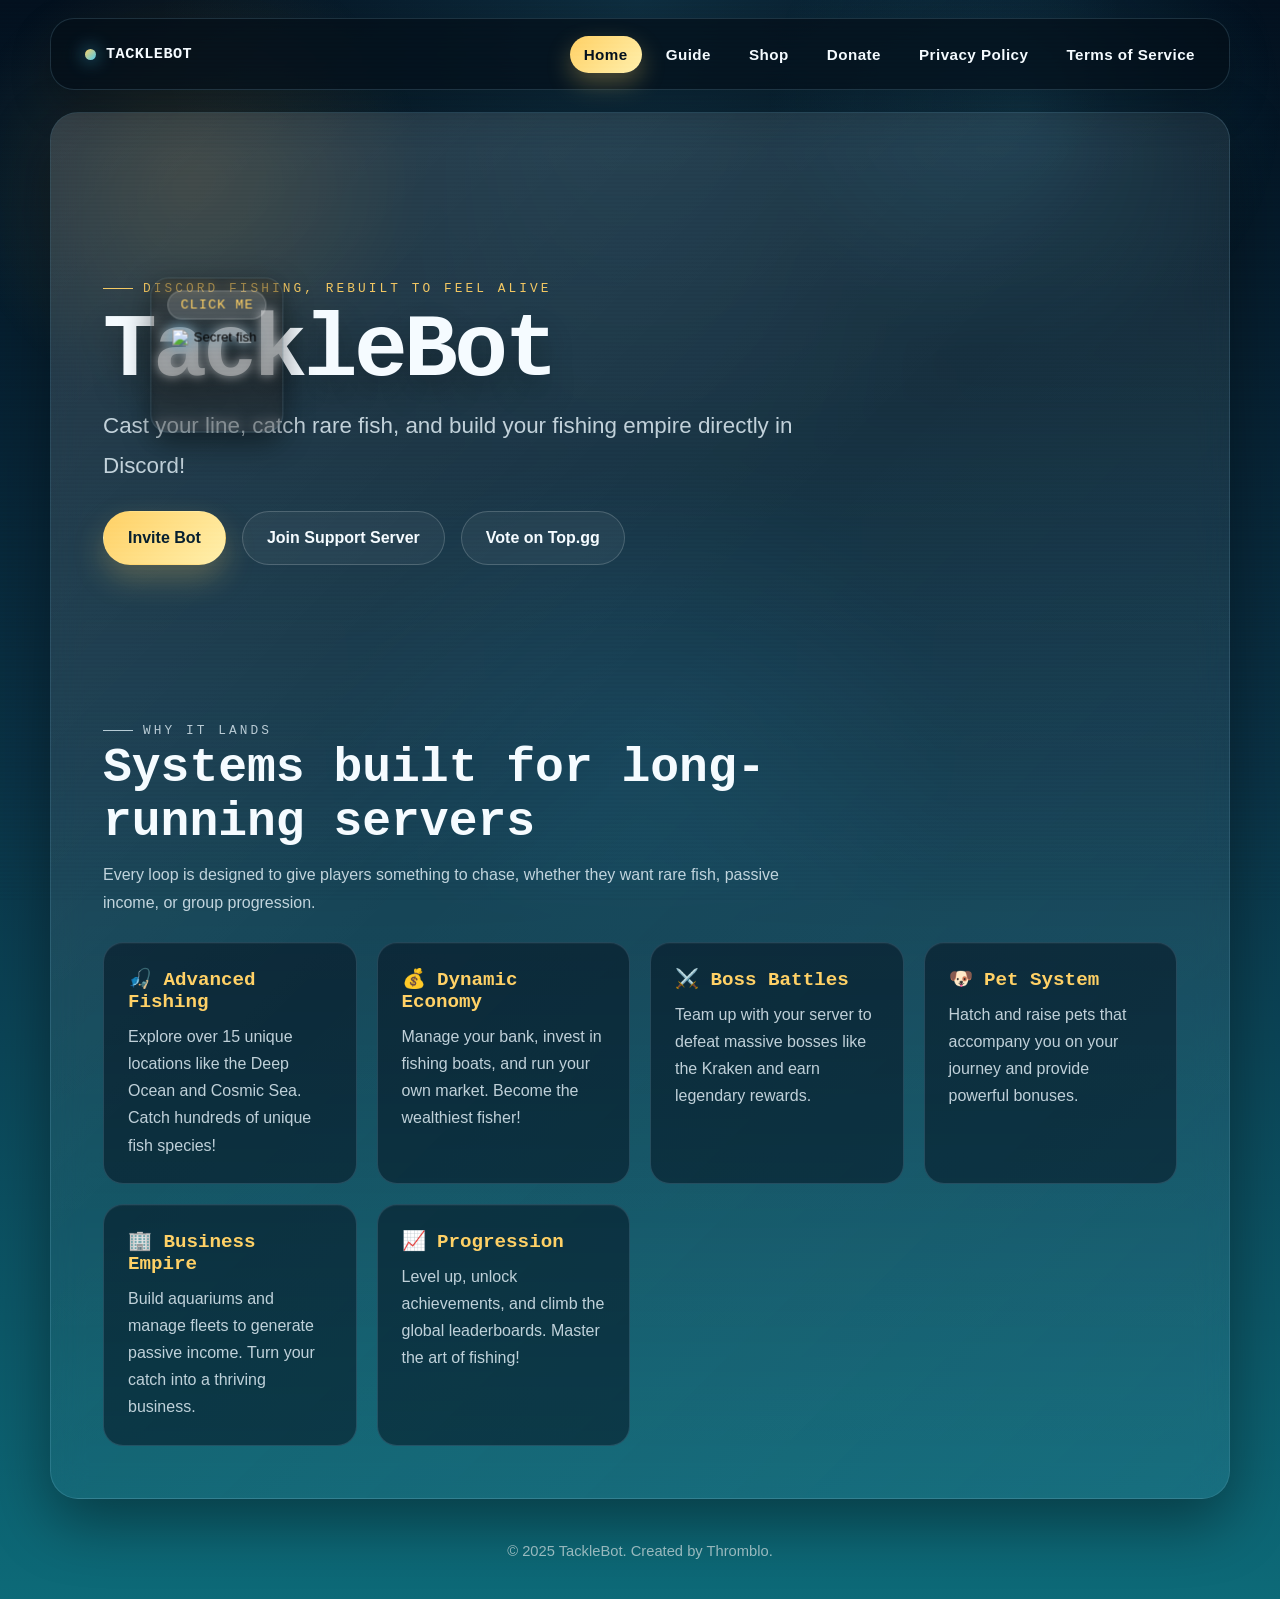
==== index.html @ 9f4b2153 "Enhance website structure and SEO across multiple pages - Updated meta descriptions for improved SEO" ====
<!DOCTYPE html>
<html lang="en">
<head>
    <meta charset="UTF-8">
    <meta name="viewport" content="width=device-width, initial-scale=1.0">
    <title>TackleBot - The Ultimate Discord Fishing Experience</title>
    <meta name="description" content="TackleBot brings deep fishing progression, rare catches, boss battles, and a full in-server economy to Discord communities.">
    
    <!-- Open Graph / Link Preview -->
    <meta property="og:title" content="TackleBot - The Ultimate Discord Fishing Experience">
    <meta property="og:description" content="Cast your line, catch rare fish, and build your fishing empire directly in Discord! Join thousands of players in the most advanced fishing bot.">
    <meta property="og:image" content="https://dryram3n.github.io/tacklebotwebsite/fishImages/TackleBotBanner2.jpeg">
    <meta property="og:url" content="https://dryram3n.github.io/tacklebotwebsite/">
    <meta name="twitter:card" content="summary_large_image">

    <link rel="stylesheet" href="css/style.css">
    <link rel="icon" href="fishImages/Bass.png" type="image/png">
</head>
<body class="page page-home">
    <a class="skip-link" href="#main-content">Skip to content</a>
    <div class="scanlines"></div>
    <div id="subliminal-layer"><div id="subliminal-text"></div></div>
    <div id="fish-tank"></div>

    <header class="site-header">
        <nav class="site-nav" aria-label="Primary">
            <a class="brand-mark" href="index.html">TackleBot</a>
            <button class="nav-toggle" type="button" aria-expanded="false" aria-controls="nav-links" aria-label="Toggle navigation">
                <span></span>
                <span></span>
                <span></span>
            </button>
            <div class="nav-links" id="nav-links">
                <a href="index.html" class="active" aria-current="page">Home</a>
                <a href="guide.html">Guide</a>
                <a href="shop.html">Shop</a>
                <a href="donate.html">Donate</a>
                <a href="privacy.html">Privacy Policy</a>
                <a href="tos.html">Terms of Service</a>
            </div>
        </nav>
    </header>

    <main id="main-content" class="container">
        <section class="hero hero-home">
            <p class="eyebrow">Discord fishing, rebuilt to feel alive</p>
            <h1>TackleBot</h1>
            <p class="tagline">Cast your line, catch rare fish, and build your fishing empire directly in Discord!</p>
            
            <div class="btn-group">
                <a href="https://discord.com/oauth2/authorize?client_id=1354018504470298624&permissions=8&scope=bot%20applications.commands" target="_blank" rel="noopener" class="btn btn-primary">Invite Bot</a>
                <a href="https://discord.gg/TKqYnW4k29" target="_blank" rel="noopener" class="btn btn-secondary">Join Support Server</a>
                <a href="https://top.gg/bot/1354018504470298624" target="_blank" rel="noopener" class="btn btn-secondary">Vote on Top.gg</a>
            </div>
        </section>

        <section class="content-section">
            <div class="section-heading">
                <p class="eyebrow">Why it lands</p>
                <h2>Systems built for long-running servers</h2>
                <p>Every loop is designed to give players something to chase, whether they want rare fish, passive income, or group progression.</p>
            </div>

            <div class="features">
            <article class="feature-card">
                <h3>🎣 Advanced Fishing</h3>
                <p>Explore over 15 unique locations like the Deep Ocean and Cosmic Sea. Catch hundreds of unique fish species!</p>
            </article>
            <article class="feature-card">
                <h3>💰 Dynamic Economy</h3>
                <p>Manage your bank, invest in fishing boats, and run your own market. Become the wealthiest fisher!</p>
            </article>
            <article class="feature-card">
                <h3>⚔️ Boss Battles</h3>
                <p>Team up with your server to defeat massive bosses like the Kraken and earn legendary rewards.</p>
            </article>
            <article class="feature-card">
                <h3>🐶 Pet System</h3>
                <p>Hatch and raise pets that accompany you on your journey and provide powerful bonuses.</p>
            </article>
            <article class="feature-card">
                <h3>🏢 Business Empire</h3>
                <p>Build aquariums and manage fleets to generate passive income. Turn your catch into a thriving business.</p>
            </article>
            <article class="feature-card">
                <h3>📈 Progression</h3>
                <p>Level up, unlock achievements, and climb the global leaderboards. Master the art of fishing!</p>
            </article>
            </div>
        </section>
    </main>

    <footer class="site-footer">
        <p>&copy; 2025 TackleBot. Created by Thromblo.</p>
    </footer>

    <script src="js/script.js"></script>
</body>
</html>
---- css/style.css ----
:root {
    --primary-color: #4cc9f0;
    --secondary-color: #125b78;
    --accent-color: #ffd166;
    --accent-strong: #ffb703;
    --text-color: #f5fbff;
    --muted-text: rgba(226, 240, 247, 0.84);
    --bg-gradient-start: #03111f;
    --bg-gradient-mid: #0a3246;
    --bg-gradient-end: #0d6a78;
    --glass-bg: rgba(6, 22, 34, 0.7);
    --glass-bg-strong: rgba(4, 14, 24, 0.84);
    --glass-border: rgba(164, 224, 255, 0.16);
    --panel-shadow: 0 24px 60px rgba(0, 0, 0, 0.38);
    --page-width: 1180px;
    --reading-width: 860px;
    --header-offset: 112px;
    --radius-large: 28px;
    --radius-medium: 20px;
    --radius-small: 14px;
}

@font-face {
    font-family: 'GlitchFont';
    src: local('Consolas'), local('Courier New');
}

html {
    scroll-behavior: smooth;
}

* {
    box-sizing: border-box;
    margin: 0;
    padding: 0;
}

body {
    font-family: 'Trebuchet MS', 'Segoe UI', sans-serif;
    background:
        radial-gradient(circle at top, rgba(76, 201, 240, 0.16), transparent 28%),
        linear-gradient(180deg, var(--bg-gradient-start) 0%, var(--bg-gradient-mid) 48%, var(--bg-gradient-end) 100%);
    color: var(--text-color);
    min-height: 100vh;
    overflow-x: hidden;
    position: relative;
    padding: var(--header-offset) 20px 32px;
}

body::before {
    content: '';
    position: fixed;
    inset: 0;
    background:
        radial-gradient(circle at 15% 20%, rgba(255, 209, 102, 0.14), transparent 18%),
        radial-gradient(circle at 80% 12%, rgba(76, 201, 240, 0.15), transparent 20%),
        radial-gradient(circle at 50% 85%, rgba(18, 91, 120, 0.28), transparent 32%);
    pointer-events: none;
    z-index: -3;
}

body.nav-open {
    overflow: hidden;
}

a {
    color: inherit;
}

img {
    max-width: 100%;
}

.skip-link {
    position: fixed;
    top: 12px;
    left: 12px;
    padding: 12px 18px;
    border-radius: 999px;
    background: #ffffff;
    color: #03111f;
    font-weight: 700;
    text-decoration: none;
    transform: translateY(-150%);
    transition: transform 0.2s ease;
    z-index: 1400;
}

.skip-link:focus {
    transform: translateY(0);
}

.scanlines {
    position: fixed;
    inset: 0;
    background: linear-gradient(
        to bottom,
        rgba(255, 255, 255, 0),
        rgba(255, 255, 255, 0) 50%,
        rgba(0, 0, 0, 0.08) 50%,
        rgba(0, 0, 0, 0.08)
    );
    background-size: 100% 4px;
    mix-blend-mode: soft-light;
    opacity: 0.45;
    pointer-events: none;
    z-index: 999;
    animation: scrollScanlines 12s linear infinite;
}

.page-privacy .scanlines,
.page-tos .scanlines {
    opacity: 0.18;
}

@keyframes scrollScanlines {
    0% { background-position: 0 0; }
    100% { background-position: 0 100%; }
}

#subliminal-layer {
    position: fixed;
    inset: 0;
    display: flex;
    align-items: center;
    justify-content: center;
    z-index: 1000;
    pointer-events: none;
    opacity: 0;
    background: rgba(0, 0, 0, 0.84);
    transition: opacity 0.12s ease;
}

#subliminal-text {
    font-family: 'GlitchFont', monospace;
    font-weight: 700;
    font-size: clamp(1.8rem, 4vw, 3rem);
    color: #fff;
    text-transform: uppercase;
    text-align: center;
    max-width: min(82vw, 900px);
    text-shadow: 2px 2px 0 #ff0000, -2px -2px 0 #00ffff;
    letter-spacing: 0.08em;
}

.glitch-active {
    animation: glitch-skew 0.3s cubic-bezier(0.25, 0.46, 0.45, 0.94) both infinite;
    color: var(--text-color);
    position: relative;
}

.glitch-active::before,
.glitch-active::after {
    content: attr(data-text);
    position: absolute;
    top: 0;
    left: 0;
    width: 100%;
    height: 100%;
    background: transparent;
}

.glitch-active::before {
    left: 2px;
    text-shadow: -1px 0 #ff00c1;
    clip: rect(44px, 450px, 56px, 0);
    animation: glitch-anim 2s infinite linear alternate-reverse;
}

.glitch-active::after {
    left: -2px;
    text-shadow: -1px 0 #00fff9;
    clip: rect(44px, 450px, 56px, 0);
    animation: glitch-anim2 2s infinite linear alternate-reverse;
}

@keyframes glitch-anim {
    0% { clip: rect(30px, 9999px, 10px, 0); }
    20% { clip: rect(80px, 9999px, 90px, 0); }
    40% { clip: rect(10px, 9999px, 50px, 0); }
    60% { clip: rect(40px, 9999px, 20px, 0); }
    80% { clip: rect(90px, 9999px, 60px, 0); }
    100% { clip: rect(20px, 9999px, 70px, 0); }
}

@keyframes glitch-anim2 {
    0% { clip: rect(10px, 9999px, 80px, 0); }
    20% { clip: rect(50px, 9999px, 20px, 0); }
    40% { clip: rect(90px, 9999px, 10px, 0); }
    60% { clip: rect(20px, 9999px, 40px, 0); }
    80% { clip: rect(60px, 9999px, 90px, 0); }
    100% { clip: rect(70px, 9999px, 30px, 0); }
}

@keyframes glitch-skew {
    0% { transform: skew(0deg); }
    20% { transform: skew(-2deg); }
    40% { transform: skew(2deg); }
    60% { transform: skew(-1deg); }
    80% { transform: skew(1deg); }
    100% { transform: skew(0deg); }
}

.color-invert {
    filter: invert(1);
}

#fish-tank {
    position: fixed;
    inset: 0;
    z-index: -2;
    pointer-events: none;
    overflow: hidden;
}

.fish {
    position: absolute;
    width: 80px;
    height: auto;
    opacity: 0.72;
    transition: transform 0.5s ease;
    will-change: transform, left;
    filter: drop-shadow(0 10px 24px rgba(0, 0, 0, 0.2));
}

.page-privacy .fish,
.page-tos .fish {
    opacity: 0.26;
}

.bubble {
    position: absolute;
    background: rgba(255, 255, 255, 0.24);
    border-radius: 50%;
    bottom: -20px;
    animation: rise 12s infinite ease-in;
}

@keyframes rise {
    0% { bottom: -20px; transform: translateX(0); opacity: 0; }
    50% { opacity: 0.45; }
    100% { bottom: 100vh; transform: translateX(-20px); opacity: 0; }
}

@keyframes swimRight {
    from { left: -150px; }
    to { left: 100vw; }
}

@keyframes swimLeft {
    from { left: 100vw; }
    to { left: -150px; }
}

.site-header {
    position: fixed;
    top: 18px;
    left: 20px;
    right: 20px;
    z-index: 110;
    transition: transform 0.3s ease, opacity 0.3s ease;
}

.site-header.nav-hidden {
    transform: translateY(-130%);
    opacity: 0;
}

.site-nav {
    width: min(var(--page-width), 100%);
    margin: 0 auto;
    padding: 16px 20px;
    display: flex;
    align-items: center;
    justify-content: space-between;
    gap: 18px;
    background: rgba(4, 14, 24, 0.72);
    border: 1px solid var(--glass-border);
    border-radius: 24px;
    backdrop-filter: blur(18px);
    box-shadow: 0 16px 40px rgba(0, 0, 0, 0.24);
}

.brand-mark {
    display: inline-flex;
    align-items: center;
    gap: 10px;
    text-decoration: none;
    font-family: 'GlitchFont', monospace;
    font-size: 1rem;
    letter-spacing: 0.22em;
    text-transform: uppercase;
    color: var(--text-color);
    flex-shrink: 0;
}

.brand-mark::before {
    content: '';
    width: 11px;
    height: 11px;
    border-radius: 50%;
    background: linear-gradient(135deg, var(--accent-color), var(--primary-color));
    box-shadow: 0 0 18px rgba(76, 201, 240, 0.8);
}

.nav-links {
    display: flex;
    align-items: center;
    justify-content: flex-end;
    gap: 10px;
    flex-wrap: wrap;
}

.site-nav a {
    color: var(--text-color);
    text-decoration: none;
    padding: 10px 14px;
    border-radius: 999px;
    font-weight: 700;
    font-size: 0.95rem;
    letter-spacing: 0.03em;
    transition: color 0.25s ease, background 0.25s ease, transform 0.25s ease, box-shadow 0.25s ease;
}

.site-nav a:hover {
    color: var(--accent-color);
    background: rgba(255, 255, 255, 0.08);
    transform: translateY(-1px);
}

.site-nav a.active,
.site-nav a[aria-current='page'] {
    color: #03111f;
    background: linear-gradient(135deg, var(--accent-color), #fff0ad);
    box-shadow: 0 10px 24px rgba(255, 209, 102, 0.3);
}

.site-nav a:focus-visible,
.btn:focus-visible,
.buy-btn:focus-visible,
.guide-toc a:focus-visible,
.overlay-close:focus-visible,
.nav-toggle:focus-visible,
.easter-egg-prompt:focus-visible,
.text-content a:focus-visible {
    outline: 3px solid #ffffff;
    outline-offset: 3px;
}

.nav-toggle {
    display: none;
    width: 52px;
    height: 52px;
    align-items: center;
    justify-content: center;
    flex-direction: column;
    gap: 5px;
    border-radius: 16px;
    border: 1px solid var(--glass-border);
    background: rgba(255, 255, 255, 0.05);
    cursor: pointer;
}

.nav-toggle span {
    width: 21px;
    height: 2px;
    background: var(--text-color);
    border-radius: 999px;
    transition: transform 0.2s ease, opacity 0.2s ease;
}

body.nav-open .nav-toggle span:nth-child(1) {
    transform: translateY(7px) rotate(45deg);
}

body.nav-open .nav-toggle span:nth-child(2) {
    opacity: 0;
}

body.nav-open .nav-toggle span:nth-child(3) {
    transform: translateY(-7px) rotate(-45deg);
}

.container {
    width: min(var(--page-width), 100%);
    margin: 0 auto;
    padding: 52px;
    background: linear-gradient(180deg, rgba(255, 255, 255, 0.08), rgba(255, 255, 255, 0.03));
    backdrop-filter: blur(16px);
    border-radius: var(--radius-large);
    border: 1px solid var(--glass-border);
    box-shadow: var(--panel-shadow);
    position: relative;
    overflow: hidden;
}

.container::before {
    content: '';
    position: absolute;
    inset: 0;
    background: linear-gradient(135deg, rgba(255, 255, 255, 0.08), transparent 45%, rgba(76, 201, 240, 0.08));
    pointer-events: none;
}

.container > * {
    position: relative;
    z-index: 1;
}

.page-intro,
.hero {
    display: flex;
    flex-direction: column;
    align-items: flex-start;
    justify-content: center;
    gap: 12px;
}

.hero-home {
    min-height: 58vh;
    padding: 18px 0 24px;
}

.hero-compact,
.page-intro-compact {
    min-height: 0;
    margin-bottom: 18px;
}

.eyebrow {
    display: inline-flex;
    align-items: center;
    gap: 10px;
    font-family: 'GlitchFont', monospace;
    font-size: 0.8rem;
    letter-spacing: 0.24em;
    text-transform: uppercase;
    color: var(--accent-color);
    opacity: 0.95;
}

.eyebrow::before {
    content: '';
    width: 30px;
    height: 1px;
    background: currentColor;
}

h1,
h2,
h3,
.brand-mark {
    font-family: 'GlitchFont', monospace;
}

h1 {
    font-size: clamp(3rem, 7vw, 5.6rem);
    line-height: 0.96;
    letter-spacing: -0.04em;
    text-shadow: 0 16px 30px rgba(0, 0, 0, 0.32);
}

.tagline {
    max-width: 720px;
    font-size: clamp(1.05rem, 2vw, 1.4rem);
    line-height: 1.75;
    color: var(--muted-text);
    margin-bottom: 14px;
}

.content-section {
    margin-top: 30px;
}

.content-section-tight {
    margin-top: 18px;
}

.section-heading {
    max-width: 720px;
    margin-bottom: 26px;
}

.section-heading h2 {
    font-size: clamp(2rem, 4vw, 3rem);
    margin-bottom: 12px;
}

.section-heading p {
    color: var(--muted-text);
    line-height: 1.7;
}

.btn-group {
    display: flex;
    gap: 16px;
    justify-content: flex-start;
    flex-wrap: wrap;
}

.btn {
    padding: 15px 24px;
    border-radius: 999px;
    text-decoration: none;
    font-weight: 800;
    font-size: 1rem;
    transition: transform 0.2s ease, box-shadow 0.2s ease, background 0.2s ease, border-color 0.2s ease;
    border: 1px solid transparent;
    cursor: pointer;
    display: inline-flex;
    align-items: center;
    justify-content: center;
    min-height: 54px;
}

.btn-primary {
    background: linear-gradient(135deg, var(--accent-color), #fff0ad);
    color: #072030;
    box-shadow: 0 14px 30px rgba(255, 209, 102, 0.25);
}

.btn-secondary {
    background: rgba(255, 255, 255, 0.05);
    border-color: rgba(255, 255, 255, 0.18);
    color: var(--text-color);
}

.btn:hover {
    transform: translateY(-2px);
    box-shadow: 0 12px 30px rgba(0, 0, 0, 0.22);
}

.features {
    display: grid;
    grid-template-columns: repeat(auto-fit, minmax(250px, 1fr));
    gap: 20px;
}

.feature-card,
.donation-card,
.guide-card,
.shop-item,
.guide-toc {
    background: rgba(4, 17, 29, 0.52);
    border: 1px solid var(--glass-border);
    box-shadow: inset 0 1px 0 rgba(255, 255, 255, 0.04);
}

.feature-card {
    padding: 24px;
    border-radius: var(--radius-medium);
    transition: transform 0.25s ease, border-color 0.25s ease, background 0.25s ease;
}

.feature-card:hover {
    transform: translateY(-4px);
    border-color: rgba(255, 209, 102, 0.24);
    background: rgba(6, 24, 39, 0.72);
}

.feature-card h3 {
    color: var(--accent-color);
    margin-bottom: 10px;
    font-size: 1.2rem;
}

.feature-card p {
    color: var(--muted-text);
    line-height: 1.7;
}

.text-content {
    text-align: left;
    line-height: 1.75;
}

.legal-page {
    width: min(var(--reading-width), 100%);
    background: linear-gradient(180deg, rgba(6, 17, 30, 0.9), rgba(9, 28, 41, 0.8));
}

.legal-header {
    padding-bottom: 16px;
    border-bottom: 1px solid var(--glass-border);
    margin-bottom: 24px;
}

.text-content h2 {
    color: var(--accent-color);
    margin-top: 34px;
    margin-bottom: 14px;
    border-bottom: 1px solid var(--glass-border);
    padding-bottom: 10px;
    font-size: 1.5rem;
}

.text-content h3 {
    color: #d5f6ff;
    margin-top: 20px;
    margin-bottom: 10px;
    font-size: 1.05rem;
}

.text-content p,
.text-content ul {
    margin-bottom: 16px;
    color: var(--muted-text);
}

.text-content ul {
    padding-left: 20px;
}

.text-content li {
    margin-bottom: 10px;
}

.text-content a {
    color: var(--accent-color);
    text-decoration-thickness: 2px;
    text-underline-offset: 0.22em;
}

code {
    background: rgba(255, 255, 255, 0.08);
    border: 1px solid rgba(255, 255, 255, 0.08);
    padding: 0.2em 0.5em;
    border-radius: 8px;
    font-family: 'GlitchFont', monospace;
    color: #f8f2b9;
}

.donation-grid {
    display: grid;
    grid-template-columns: repeat(auto-fit, minmax(260px, 1fr));
    gap: 22px;
}

.donation-card {
    padding: 28px;
    border-radius: var(--radius-medium);
    transition: transform 0.25s ease, border-color 0.25s ease, background 0.25s ease;
    display: flex;
    flex-direction: column;
    min-height: 100%;
}

.donation-card:hover {
    transform: translateY(-6px);
    background: rgba(8, 29, 46, 0.8);
    border-color: rgba(255, 209, 102, 0.3);
}

.donation-card-featured {
    background: linear-gradient(180deg, rgba(255, 209, 102, 0.13), rgba(4, 17, 29, 0.7));
    border-color: rgba(255, 209, 102, 0.32);
}

.donation-card h3 {
    color: var(--accent-color);
    font-size: 1.4rem;
    margin-bottom: 8px;
}

.price {
    font-family: 'GlitchFont', monospace;
    font-size: 1.3rem;
    font-weight: 700;
    margin-bottom: 18px;
    color: #ffffff;
}

.perks {
    text-align: left;
    margin-bottom: 0;
    flex-grow: 1;
}

.perks li {
    margin-bottom: 10px;
    list-style-type: none;
    color: var(--muted-text);
}

.perks li::before {
    content: '>>';
    color: var(--accent-color);
    margin-right: 10px;
    font-family: 'GlitchFont', monospace;
}

.site-footer {
    width: min(var(--page-width), 100%);
    margin: 20px auto 0;
    text-align: center;
    padding: 24px 10px 8px;
    font-size: 0.92rem;
    color: rgba(255, 255, 255, 0.62);
}

::-webkit-scrollbar {
    width: 10px;
}

::-webkit-scrollbar-track {
    background: #041522;
}

::-webkit-scrollbar-thumb {
    background: linear-gradient(180deg, var(--secondary-color), var(--primary-color));
    border-radius: 999px;
}

::-webkit-scrollbar-thumb:hover {
    background: linear-gradient(180deg, var(--accent-strong), var(--primary-color));
}

.shop-grid {
    display: grid;
    grid-template-columns: repeat(auto-fit, minmax(220px, 1fr));
    gap: 20px;
}

.shop-item {
    border-radius: var(--radius-medium);
    padding: 18px;
    transition: transform 0.25s ease, border-color 0.25s ease, box-shadow 0.25s ease;
    position: relative;
    overflow: hidden;
}

.shop-item:hover {
    transform: translateY(-5px) scale(1.01);
    border-color: rgba(255, 209, 102, 0.34);
    box-shadow: 0 18px 30px rgba(0, 0, 0, 0.22);
}

.shop-item img {
    width: 96px;
    height: 96px;
    object-fit: contain;
    margin-bottom: 12px;
    filter: drop-shadow(0 0 8px rgba(255, 255, 255, 0.32));
}

.item-header {
    display: flex;
    gap: 12px;
    justify-content: space-between;
    align-items: flex-start;
    margin-bottom: 10px;
}

.shop-item h3 {
    font-size: 1rem;
    color: #e6fbff;
    line-height: 1.35;
}

.rarity-badge,
.sigil {
    display: inline-flex;
    align-items: center;
    min-height: 28px;
    padding: 4px 10px;
    border-radius: 999px;
    background: rgba(255, 209, 102, 0.14);
    color: var(--accent-color);
    font-size: 0.76rem;
    font-weight: 700;
}

.epithet,
.note {
    color: var(--muted-text);
    font-size: 0.92rem;
    line-height: 1.6;
}

.epithet {
    margin-bottom: 12px;
}

.note {
    margin-bottom: 14px;
}

.shop-item .price {
    font-size: 1.1rem;
    color: var(--accent-color);
    margin-bottom: 12px;
}

.shop-item .currency {
    font-size: 0.75rem;
    color: rgba(255, 255, 255, 0.6);
    text-transform: uppercase;
    letter-spacing: 0.16em;
}

.buy-btn {
    background: linear-gradient(135deg, rgba(76, 201, 240, 0.2), rgba(18, 91, 120, 0.82));
    color: #fff;
    border: 1px solid rgba(255, 255, 255, 0.12);
    padding: 10px 16px;
    border-radius: 999px;
    cursor: pointer;
    font-family: 'GlitchFont', monospace;
    transition: background 0.2s ease, transform 0.2s ease;
}

.buy-btn:hover {
    background: linear-gradient(135deg, var(--accent-color), var(--accent-strong));
    color: #03111f;
    transform: translateY(-1px);
}

.shop-item.glitchy {
    animation: shake 0.6s infinite;
}

.shop-item.glitchy img {
    filter: hue-rotate(90deg) invert(1);
}

@keyframes shake {
    0% { transform: translate(1px, 1px) rotate(0deg); }
    10% { transform: translate(-1px, -2px) rotate(-1deg); }
    20% { transform: translate(-3px, 0px) rotate(1deg); }
    30% { transform: translate(3px, 2px) rotate(0deg); }
    40% { transform: translate(1px, -1px) rotate(1deg); }
    50% { transform: translate(-1px, 2px) rotate(-1deg); }
    60% { transform: translate(-3px, 1px) rotate(0deg); }
    70% { transform: translate(3px, 1px) rotate(-1deg); }
    80% { transform: translate(-1px, -1px) rotate(1deg); }
    90% { transform: translate(1px, 2px) rotate(0deg); }
    100% { transform: translate(1px, -2px) rotate(-1deg); }
}

.weird-landing {
    display: flex;
    flex-direction: column;
    align-items: flex-start;
    justify-content: center;
    min-height: 60vh;
    font-family: 'GlitchFont', monospace;
    color: #d1fff7;
    text-shadow: 0 0 6px rgba(76, 201, 240, 0.5);
}

.weird-landing h1 {
    font-size: clamp(2.8rem, 8vw, 5rem);
    animation: glitch-skew 1s infinite;
    margin-bottom: 14px;
}

.weird-landing p {
    max-width: 580px;
    line-height: 1.8;
    color: var(--muted-text);
}

.weird-glyph {
    display: inline-flex;
    margin-bottom: 18px;
    padding: 8px 12px;
    border-radius: 999px;
    background: rgba(255, 255, 255, 0.06);
    border: 1px solid rgba(255, 255, 255, 0.08);
    letter-spacing: 0.18em;
}

.guide-toc {
    padding: 26px;
    border-radius: var(--radius-medium);
    margin-bottom: 28px;
    text-align: left;
}

.guide-toc h2 {
    color: var(--accent-color);
    margin-bottom: 16px;
    font-size: 1.5rem;
    border-bottom: 1px solid var(--glass-border);
    padding-bottom: 10px;
}

.guide-toc ul {
    list-style-type: none;
    display: grid;
    grid-template-columns: repeat(auto-fit, minmax(230px, 1fr));
    gap: 10px;
    padding: 0;
}

.guide-toc a {
    color: var(--text-color);
    text-decoration: none;
    display: block;
    padding: 12px 14px;
    background: rgba(255, 255, 255, 0.05);
    border-radius: 12px;
    transition: all 0.2s ease;
}

.guide-toc a:hover {
    background: rgba(18, 91, 120, 0.7);
    color: #fff;
    transform: translateX(4px);
}

.guide-card {
    padding: 28px;
    border-radius: var(--radius-medium);
    margin-bottom: 20px;
    text-align: left;
    scroll-margin-top: 120px;
}

.guide-card h2 {
    color: var(--accent-color);
    margin-bottom: 18px;
    font-size: clamp(1.5rem, 3vw, 2.1rem);
    border-bottom: 1px solid var(--glass-border);
    padding-bottom: 10px;
}

.guide-card h3 {
    color: var(--primary-color);
    margin-top: 22px;
    margin-bottom: 10px;
    font-size: 1.2rem;
}

.guide-card ul,
.guide-card ol {
    margin-left: 20px;
    margin-bottom: 15px;
}

.guide-card li {
    margin-bottom: 8px;
    color: var(--muted-text);
}

.guide-card p {
    margin-bottom: 15px;
    line-height: 1.8;
    color: var(--muted-text);
}

.card-content {
    display: flow-root;
}

.guide-icon {
    float: right;
    width: 88px;
    height: 88px;
    object-fit: contain;
    margin-left: 20px;
    margin-bottom: 12px;
    filter: drop-shadow(0 0 8px rgba(255, 255, 255, 0.26));
    animation: float 4s ease-in-out infinite;
}

@keyframes float {
    0% { transform: translateY(0px); }
    50% { transform: translateY(-10px); }
    100% { transform: translateY(0px); }
}

.easter-egg-zone {
    position: relative;
}

.easter-egg-prompt {
    position: absolute;
    top: var(--prompt-top, 50%);
    left: var(--prompt-left, 50%);
    transform: translate(-50%, -50%);
    background: rgba(0, 0, 0, 0.35);
    border: 1px solid var(--glass-border);
    border-radius: 18px;
    padding: 12px 16px;
    display: flex;
    flex-direction: column;
    align-items: center;
    gap: 10px;
    cursor: pointer;
    box-shadow: 0 10px 30px rgba(0, 0, 0, 0.45);
    backdrop-filter: blur(6px);
    animation: chatPulse 2s ease-in-out infinite;
    z-index: 5;
}

.easter-egg-prompt img {
    width: 90px;
    height: 90px;
    object-fit: contain;
    filter: drop-shadow(0 0 8px rgba(0, 168, 255, 0.5));
}

.easter-egg-chat {
    font-family: 'GlitchFont', monospace;
    text-transform: uppercase;
    font-size: 0.85rem;
    letter-spacing: 1px;
    background: rgba(255, 255, 255, 0.15);
    padding: 6px 12px;
    border-radius: 999px;
    border: 1px solid rgba(255, 255, 255, 0.2);
    color: var(--accent-color);
}

@keyframes chatPulse {
    0%, 100% { transform: translate(-50%, -50%) scale(1); box-shadow: 0 0 12px rgba(255, 204, 0, 0.4); }
    50% { transform: translate(-50%, -50%) scale(1.05); box-shadow: 0 0 25px rgba(0, 168, 255, 0.7); }
}

body.easter-egg-active {
    overflow: hidden;
}

.easter-egg-overlay {
    position: fixed;
    inset: 0;
    z-index: 1200;
    overflow: hidden;
    backdrop-filter: blur(8px);
}

.overlay-gradient {
    position: absolute;
    inset: 0;
    background: radial-gradient(circle at 20% 20%, hsla(var(--overlay-hue), 80%, 60%, 0.7), transparent),
        radial-gradient(circle at 80% 30%, hsla(calc(var(--overlay-hue) + 120), 75%, 55%, 0.6), transparent),
        linear-gradient(135deg, rgba(0, 0, 0, 0.5), rgba(0, 0, 0, 0.8));
    animation: overlayHueShift 6s linear infinite;
}

.overlay-noise {
    position: absolute;
    inset: 0;
    background-image: repeating-linear-gradient(90deg, rgba(255, 255, 255, 0.04) 0, rgba(255, 255, 255, 0.04) 1px, transparent 1px, transparent 3px);
    mix-blend-mode: soft-light;
    animation: scrollScanlines 5s linear infinite;
}

.overlay-text-stream {
    position: relative;
    width: 100%;
    height: 100%;
    padding: 60px;
    display: flex;
    flex-wrap: wrap;
    align-content: space-around;
    gap: 12px;
    z-index: 2;
}

.overlay-text-fragment {
    font-family: 'GlitchFont', monospace;
    text-transform: uppercase;
    color: hsla(var(--fragment-hue), 90%, 70%, 0.9);
    text-shadow: 0 0 10px rgba(0, 0, 0, 0.8), 0 0 20px hsla(var(--fragment-hue), 90%, 70%, 0.7);
    animation: fragmentFly linear forwards;
}

@keyframes fragmentFly {
    from { transform: translate3d(0, 20px, 0) scale(0.9); opacity: 0; }
    to { transform: translate3d(0, -20px, 0) scale(1.1); opacity: 1; }
}

.overlay-close {
    position: absolute;
    bottom: 30px;
    right: 30px;
    padding: 12px 24px;
    border-radius: 999px;
    border: 1px solid rgba(255, 255, 255, 0.4);
    background: rgba(0, 0, 0, 0.5);
    color: #fff;
    font-weight: 700;
    letter-spacing: 1px;
    cursor: pointer;
    z-index: 3;
    box-shadow: 0 10px 25px rgba(0, 0, 0, 0.5);
}

.overlay-close:hover {
    background: rgba(255, 204, 0, 0.2);
    color: var(--accent-color);
}

@keyframes overlayHueShift {
    0% { filter: hue-rotate(0deg); }
    100% { filter: hue-rotate(360deg); }
}

@media (max-width: 960px) {
    .site-nav {
        padding: 14px 16px;
    }

    .container {
        padding: 40px 32px;
    }
}

@media (max-width: 820px) {
    :root {
        --header-offset: 96px;
    }

    body {
        padding-inline: 14px;
    }

    .site-header {
        top: 12px;
        left: 14px;
        right: 14px;
    }

    .site-nav {
        position: relative;
        padding: 12px 14px;
        gap: 12px;
    }

    .nav-toggle {
        display: inline-flex;
    }

    .nav-links {
        position: absolute;
        top: calc(100% + 10px);
        left: 0;
        right: 0;
        display: none;
        flex-direction: column;
        align-items: stretch;
        gap: 8px;
        padding: 16px;
        background: var(--glass-bg-strong);
        border: 1px solid var(--glass-border);
        border-radius: 22px;
        box-shadow: 0 20px 40px rgba(0, 0, 0, 0.28);
    }

    body.nav-open .nav-links {
        display: flex;
    }

    .site-nav a {
        width: 100%;
        text-align: left;
    }

    .container {
        padding: 34px 22px;
        border-radius: 24px;
    }

    .hero-home {
        min-height: 0;
        padding-top: 10px;
    }

    h1 {
        font-size: clamp(2.6rem, 11vw, 4rem);
    }

    .tagline {
        font-size: 1.02rem;
        margin-bottom: 12px;
    }

    .btn-group {
        flex-direction: column;
        width: 100%;
    }

    .btn {
        width: 100%;
    }

    .features,
    .donation-grid,
    .shop-grid,
    .guide-toc ul {
        grid-template-columns: 1fr;
    }

    .guide-card {
        scroll-margin-top: 110px;
    }

    .guide-icon {
        float: none;
        display: block;
        margin: 0 0 16px 0;
        width: 74px;
        height: 74px;
    }

    .overlay-text-stream {
        padding: 28px;
    }

    .overlay-close {
        right: 14px;
        bottom: 14px;
        padding: 10px 18px;
    }
}

@media (max-width: 560px) {
    body {
        padding-bottom: 20px;
    }

    .container {
        padding: 28px 18px;
    }

    .brand-mark {
        font-size: 0.84rem;
        letter-spacing: 0.18em;
    }

    .eyebrow {
        font-size: 0.72rem;
        letter-spacing: 0.18em;
    }

    .feature-card,
    .donation-card,
    .guide-card,
    .guide-toc,
    .shop-item {
        padding: 20px;
    }

    .shop-item img,
    .easter-egg-prompt img {
        width: 74px;
        height: 74px;
    }

    #subliminal-text {
        max-width: 90%;
    }
}

@media (prefers-reduced-motion: reduce) {
    html {
        scroll-behavior: auto;
    }

    *,
    *::before,
    *::after {
        animation-duration: 0.01ms !important;
        animation-iteration-count: 1 !important;
        transition-duration: 0.01ms !important;
        scroll-behavior: auto !important;
    }

    .scanlines {
        animation: none;
    }
}
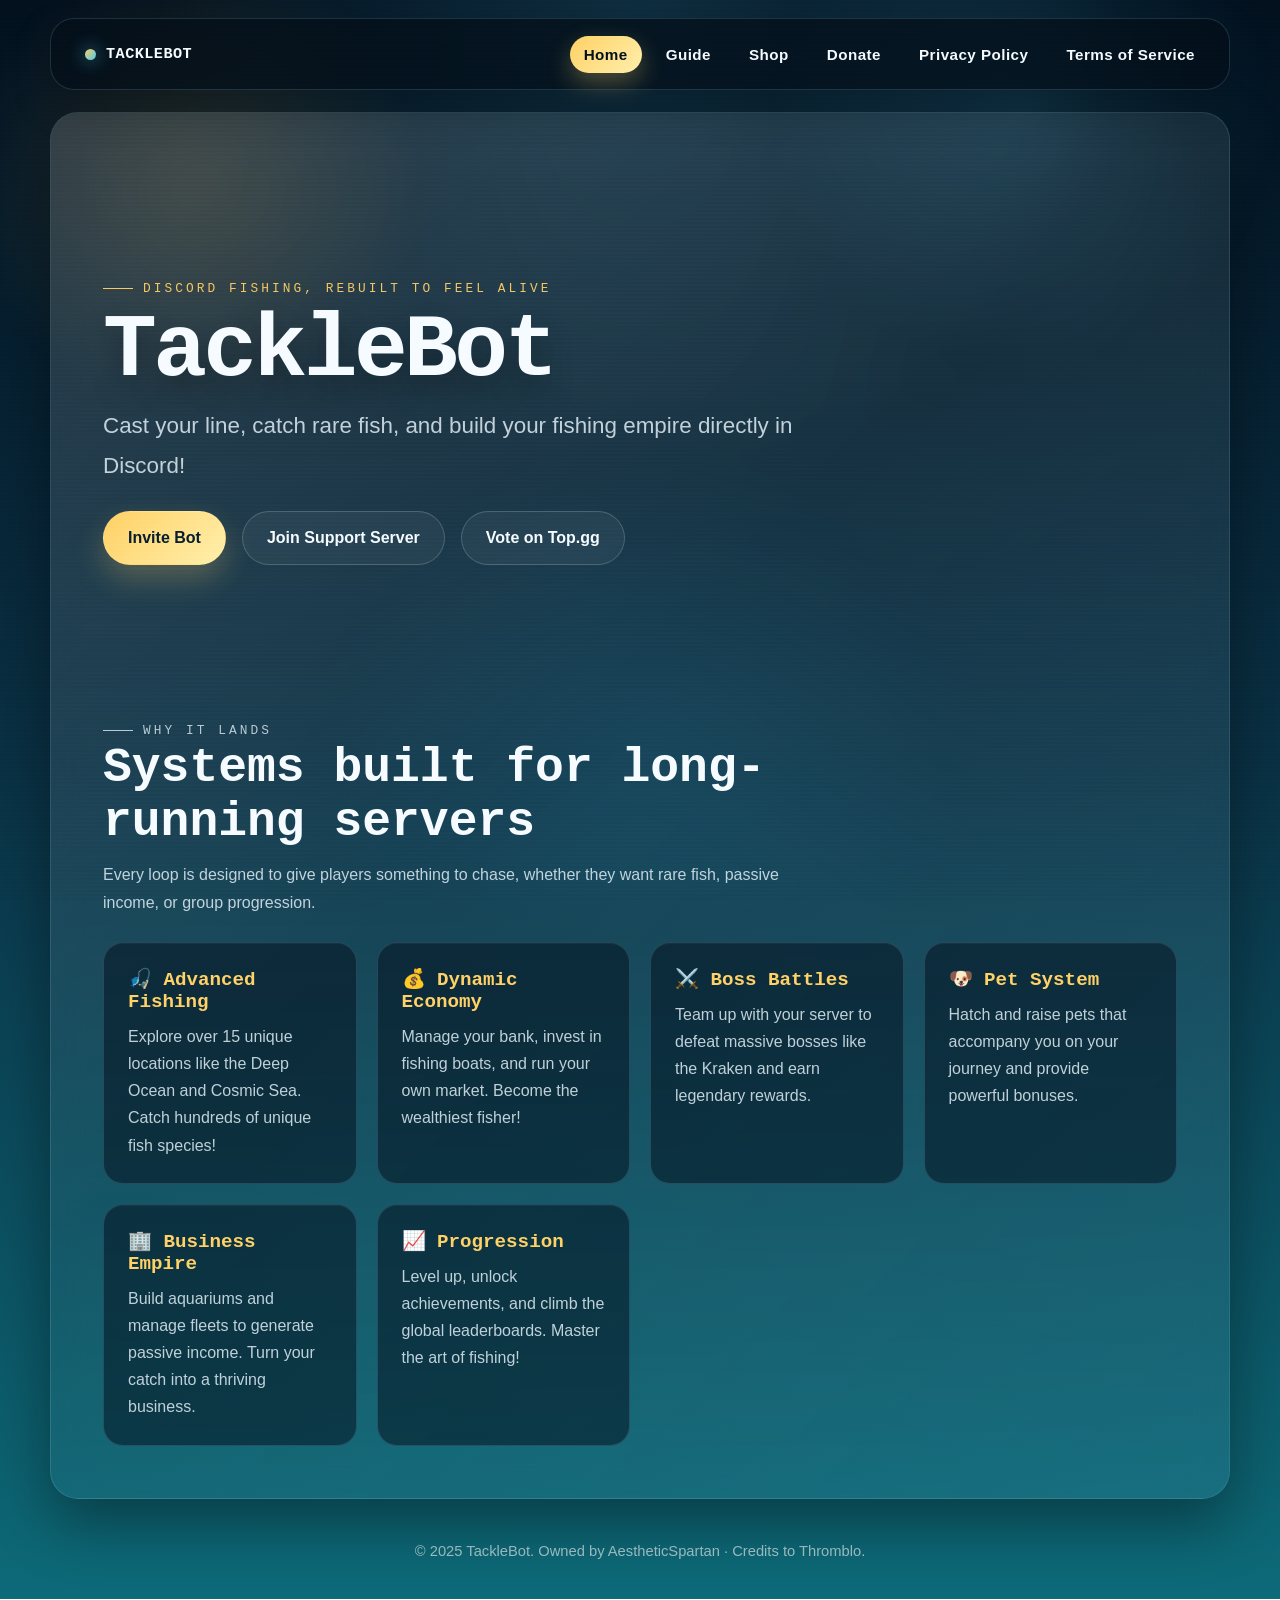
==== commit 267098f7: "Rebrand TackleBot site to AestheticSpartan; modernize to match AestherBot - Replace all ThrombloCrea" ====
--- a/index.html
+++ b/index.html
@@ -19,7 +19,6 @@
 <body class="page page-home">
     <a class="skip-link" href="#main-content">Skip to content</a>
     <div class="scanlines"></div>
-    <div id="subliminal-layer"><div id="subliminal-text"></div></div>
     <div id="fish-tank"></div>
 
     <header class="site-header">
@@ -91,7 +90,7 @@
     </main>
 
     <footer class="site-footer">
-        <p>&copy; 2025 TackleBot. Created by Thromblo.</p>
+        <p>&copy; 2025 TackleBot. Owned by AestheticSpartan &middot; Credits to Thromblo.</p>
     </footer>
 
     <script src="js/script.js"></script>
--- a/css/style.css
+++ b/css/style.css
@@ -1272,3 +1272,95 @@
         animation: none;
     }
 }
+
+/* ---- Supporter tiers (donate) + under-construction (shop) ---- */
+.btn-crimson {
+    background: linear-gradient(135deg, var(--secondary-color), #0b3a4d);
+    color: #fff;
+    box-shadow: 0 14px 30px rgba(18, 91, 120, 0.35);
+}
+
+.tier-img {
+    display: block;
+    width: 100%;
+    aspect-ratio: 16 / 9;
+    object-fit: cover;
+    border-radius: var(--radius-small);
+    border: 1px solid var(--glass-border);
+    margin-bottom: 14px;
+}
+
+.donation-card .tier-desc {
+    color: var(--muted-text);
+    line-height: 1.6;
+    margin-bottom: 14px;
+    font-size: 0.95rem;
+}
+
+.donation-card h4.perk-group {
+    font-family: 'GlitchFont', monospace;
+    font-size: 0.78rem;
+    letter-spacing: 0.16em;
+    text-transform: uppercase;
+    color: var(--primary-color);
+    margin: 18px 0 8px;
+    padding-top: 12px;
+    border-top: 1px solid var(--glass-border);
+}
+
+.donation-card h4.perk-group:first-of-type {
+    border-top: none;
+    padding-top: 0;
+}
+
+.perks.coming li { opacity: 0.82; }
+.perks.coming li::before { content: '·'; font-size: 1.2em; line-height: 1; }
+
+.tier-flag {
+    display: inline-block;
+    margin: 4px 0 10px;
+    padding: 5px 12px;
+    border-radius: 999px;
+    background: rgba(76, 201, 240, 0.16);
+    border: 1px solid rgba(76, 201, 240, 0.4);
+    color: var(--primary-color);
+    font-family: 'GlitchFont', monospace;
+    font-size: 0.72rem;
+    font-weight: 700;
+    letter-spacing: 0.08em;
+    text-transform: uppercase;
+}
+
+.tier-note {
+    color: var(--muted-text);
+    font-size: 0.85rem;
+    font-style: italic;
+    margin-top: 12px;
+}
+
+.under-construction {
+    display: flex;
+    flex-direction: column;
+    align-items: center;
+    text-align: center;
+    gap: 16px;
+    min-height: 42vh;
+    justify-content: center;
+}
+
+.under-construction .uc-emoji {
+    font-size: clamp(3rem, 9vw, 5rem);
+    line-height: 1;
+    filter: drop-shadow(0 8px 20px rgba(0, 0, 0, 0.4));
+}
+
+.under-construction h2 {
+    font-size: clamp(1.8rem, 5vw, 2.8rem);
+    color: var(--accent-color);
+}
+
+.under-construction p {
+    max-width: 560px;
+    color: var(--muted-text);
+    line-height: 1.75;
+}
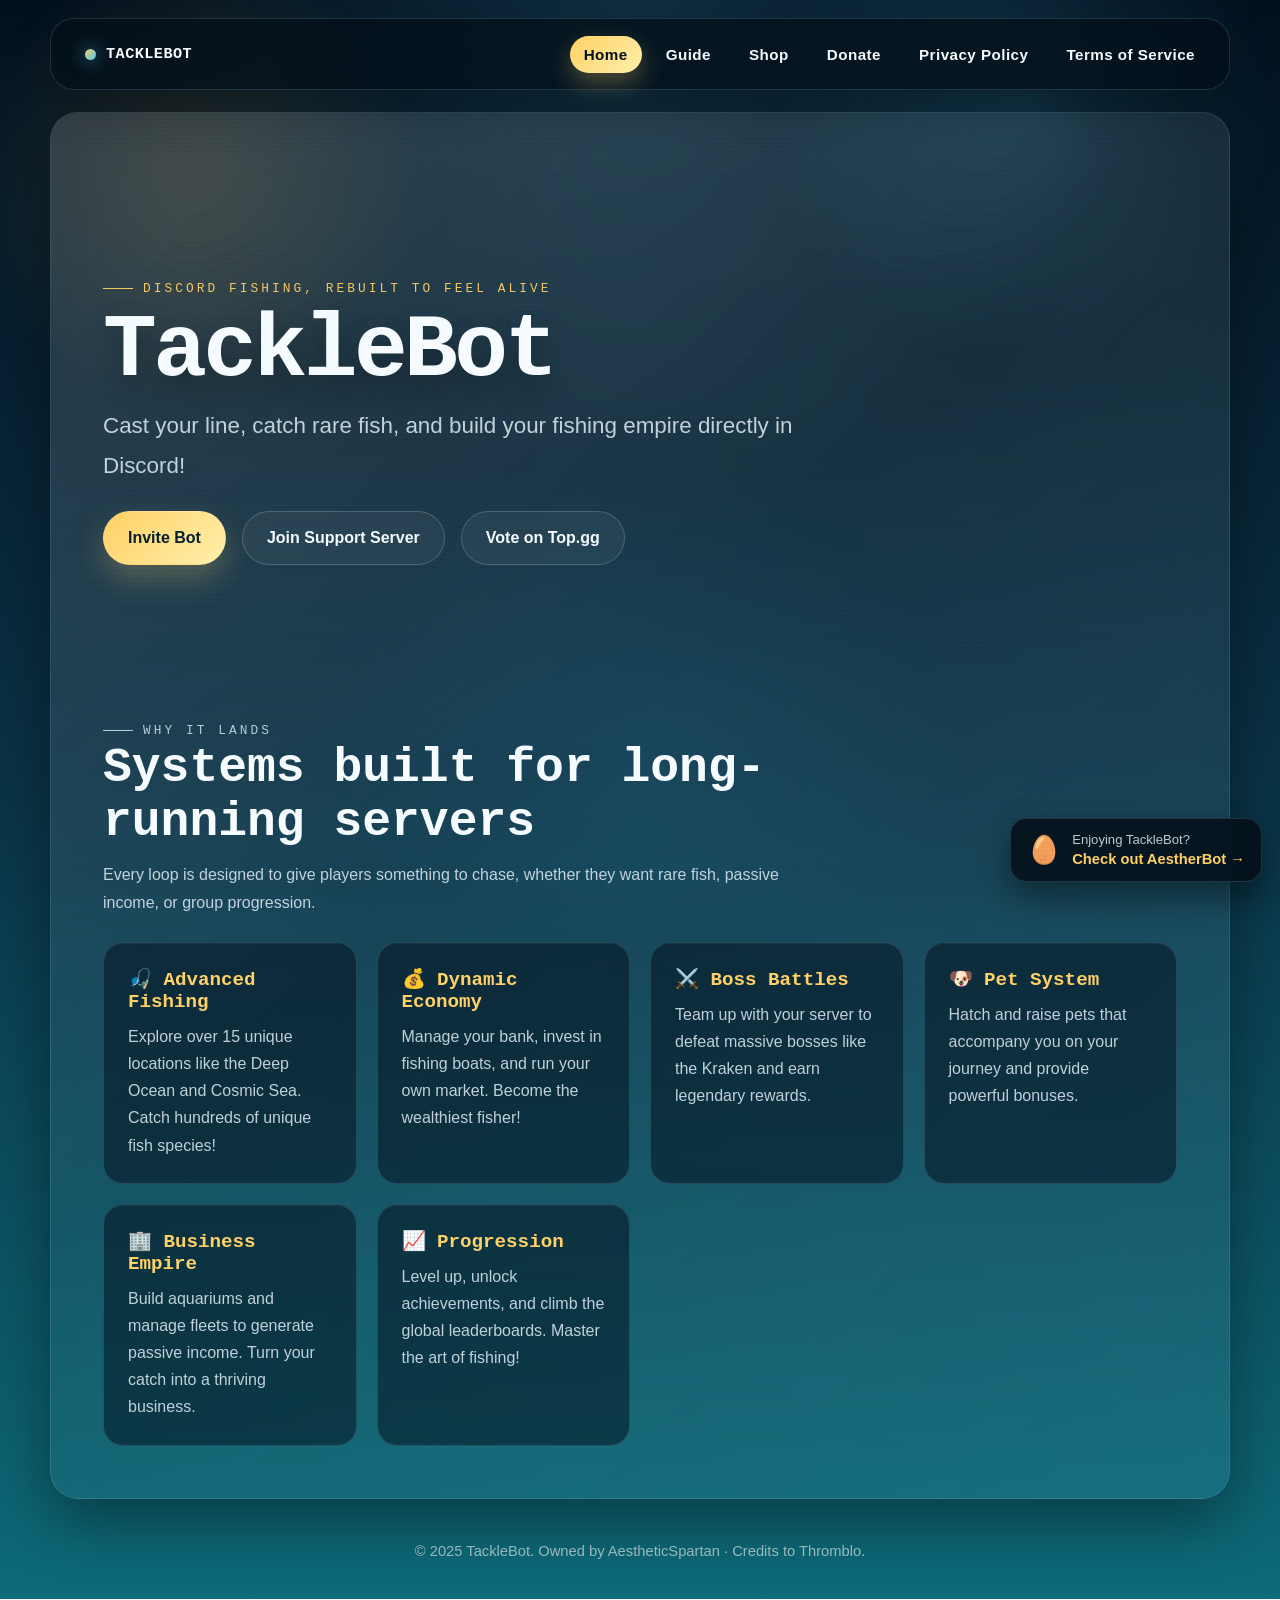
==== commit 5b67620e: "Point TackleBot site at spartanbots.github.io/TackleBot + add AestherBot cross-promo banner - Update" ====
--- a/index.html
+++ b/index.html
@@ -9,8 +9,8 @@
     <!-- Open Graph / Link Preview -->
     <meta property="og:title" content="TackleBot - The Ultimate Discord Fishing Experience">
     <meta property="og:description" content="Cast your line, catch rare fish, and build your fishing empire directly in Discord! Join thousands of players in the most advanced fishing bot.">
-    <meta property="og:image" content="https://dryram3n.github.io/tacklebotwebsite/fishImages/TackleBotBanner2.jpeg">
-    <meta property="og:url" content="https://dryram3n.github.io/tacklebotwebsite/">
+    <meta property="og:image" content="https://spartanbots.github.io/TackleBot/fishImages/TackleBotBanner2.jpeg">
+    <meta property="og:url" content="https://spartanbots.github.io/TackleBot/">
     <meta name="twitter:card" content="summary_large_image">
 
     <link rel="stylesheet" href="css/style.css">
@@ -89,6 +89,11 @@
         </section>
     </main>
 
+    <a class="cross-promo" href="https://spartanbots.github.io/AestherBot/" target="_blank" rel="noopener" aria-label="Check out AestherBot">
+        <span class="cross-promo-emoji">🥚</span>
+        <span class="cross-promo-text">Enjoying TackleBot?<strong>Check out AestherBot →</strong></span>
+    </a>
+
     <footer class="site-footer">
         <p>&copy; 2025 TackleBot. Owned by AestheticSpartan &middot; Credits to Thromblo.</p>
     </footer>
--- a/css/style.css
+++ b/css/style.css
@@ -1364,3 +1364,65 @@
     color: var(--muted-text);
     line-height: 1.75;
 }
+
+/* ---- Cross-promo corner banner (links to AestherBot) ---- */
+.cross-promo {
+    position: fixed;
+    right: 18px;
+    bottom: 18px;
+    z-index: 120;
+    display: flex;
+    align-items: center;
+    gap: 11px;
+    max-width: 280px;
+    padding: 12px 16px;
+    border-radius: 16px;
+    text-decoration: none;
+    background: rgba(4, 14, 24, 0.86);
+    border: 1px solid var(--glass-border);
+    box-shadow: 0 14px 34px rgba(0, 0, 0, 0.42);
+    backdrop-filter: blur(14px);
+    transition: transform 0.2s ease, border-color 0.2s ease, box-shadow 0.2s ease;
+    animation: crossPromoIn 0.5s ease 0.6s both;
+}
+
+.cross-promo:hover {
+    transform: translateY(-3px);
+    border-color: rgba(255, 209, 102, 0.45);
+    box-shadow: 0 18px 42px rgba(0, 0, 0, 0.5);
+}
+
+.cross-promo-emoji {
+    font-size: 1.7rem;
+    line-height: 1;
+    flex-shrink: 0;
+}
+
+.cross-promo-text {
+    font-size: 0.82rem;
+    line-height: 1.3;
+    color: var(--muted-text);
+}
+
+.cross-promo-text strong {
+    display: block;
+    margin-top: 2px;
+    font-size: 0.92rem;
+    color: var(--accent-color);
+}
+
+@keyframes crossPromoIn {
+    from { opacity: 0; transform: translateY(16px); }
+    to   { opacity: 1; transform: translateY(0); }
+}
+
+@media (max-width: 560px) {
+    .cross-promo { right: 10px; bottom: 10px; padding: 10px 12px; max-width: 215px; gap: 9px; }
+    .cross-promo-emoji { font-size: 1.35rem; }
+    .cross-promo-text { font-size: 0.76rem; }
+    .cross-promo-text strong { font-size: 0.84rem; }
+}
+
+@media (prefers-reduced-motion: reduce) {
+    .cross-promo { animation: none; }
+}
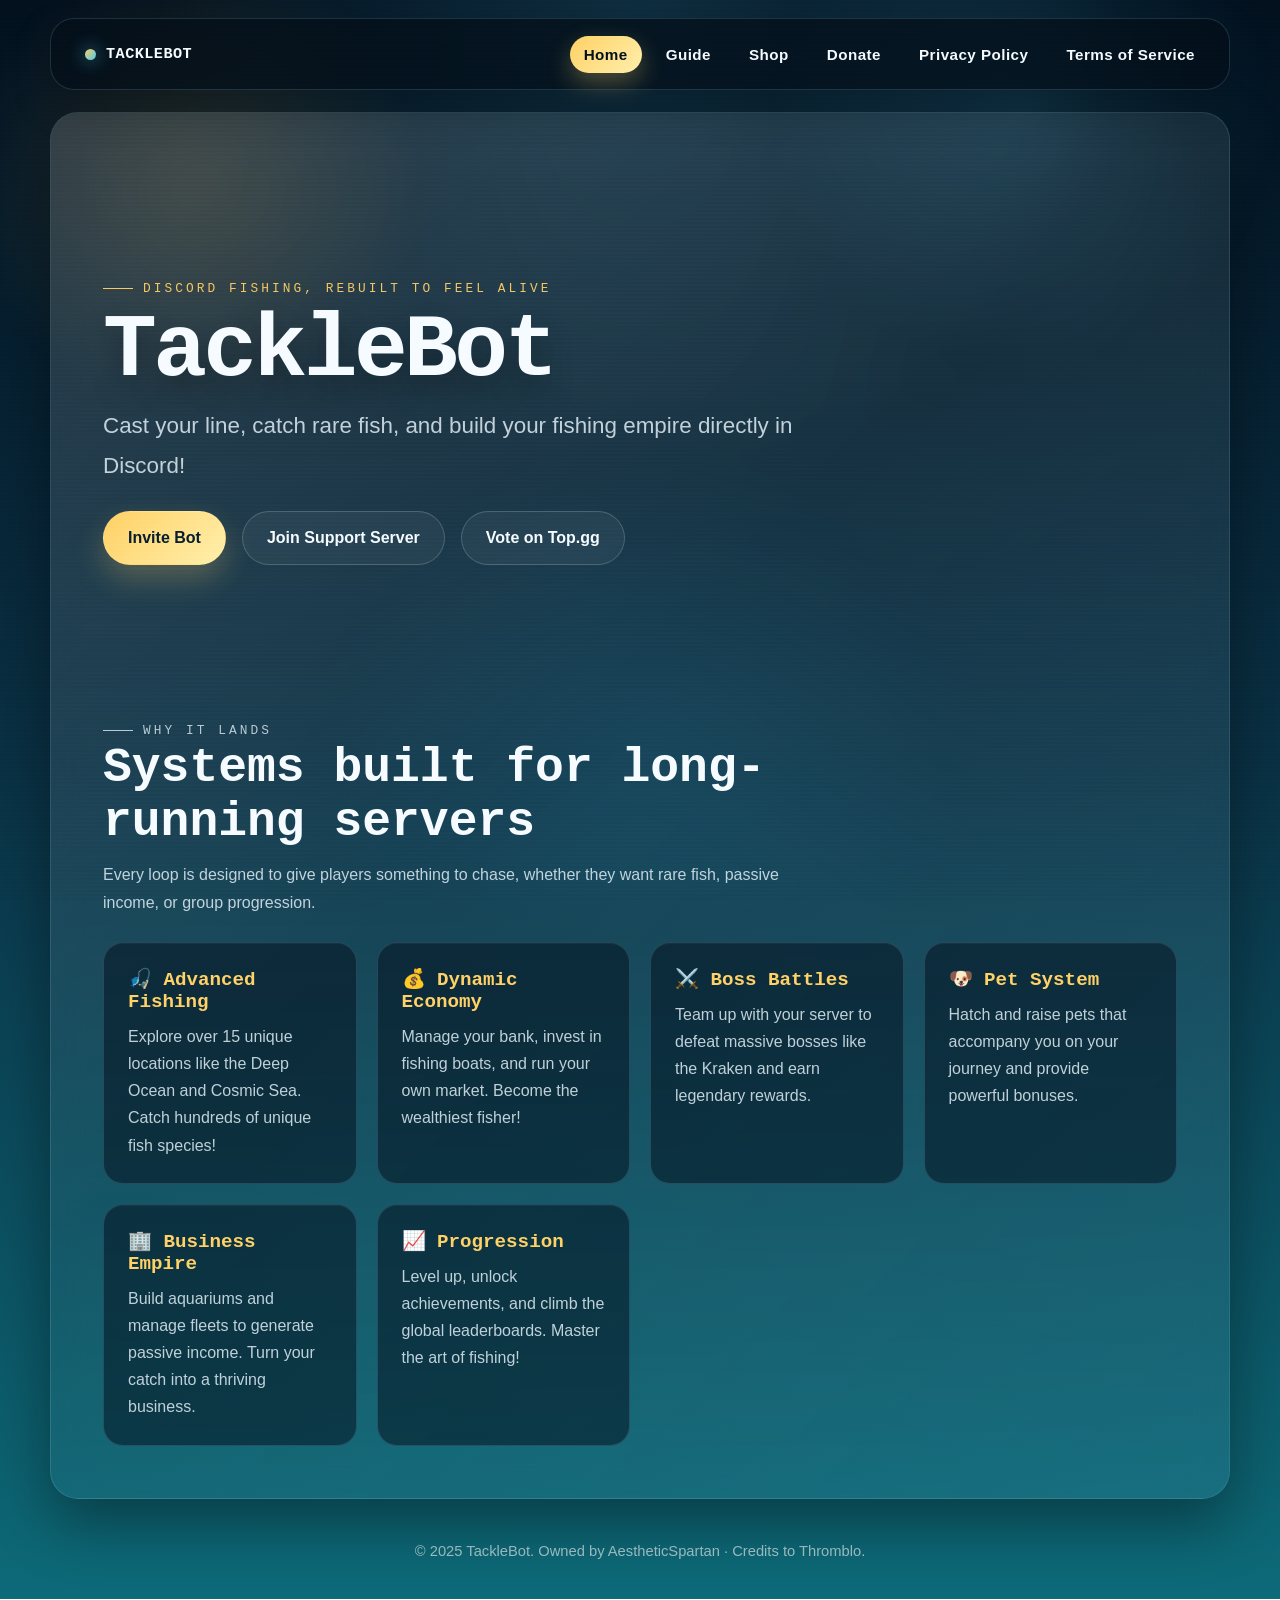
==== commit 04053ec5: "Make AestherBot cross-promo a top-left diagonal corner ribbon (hidden <1280px); bump cache to v=2" ====
--- a/index.html
+++ b/index.html
@@ -13,7 +13,7 @@
     <meta property="og:url" content="https://spartanbots.github.io/TackleBot/">
     <meta name="twitter:card" content="summary_large_image">
 
-    <link rel="stylesheet" href="css/style.css">
+    <link rel="stylesheet" href="css/style.css?v=2">
     <link rel="icon" href="fishImages/Bass.png" type="image/png">
 </head>
 <body class="page page-home">
@@ -89,15 +89,12 @@
         </section>
     </main>
 
-    <a class="cross-promo" href="https://spartanbots.github.io/AestherBot/" target="_blank" rel="noopener" aria-label="Check out AestherBot">
-        <span class="cross-promo-emoji">🥚</span>
-        <span class="cross-promo-text">Enjoying TackleBot?<strong>Check out AestherBot →</strong></span>
-    </a>
+    <a class="corner-ribbon" href="https://spartanbots.github.io/AestherBot/" target="_blank" rel="noopener" aria-label="Enjoying TackleBot? Try AestherBot">Enjoy TackleBot? Try AestherBot 🥚</a>
 
     <footer class="site-footer">
         <p>&copy; 2025 TackleBot. Owned by AestheticSpartan &middot; Credits to Thromblo.</p>
     </footer>
 
-    <script src="js/script.js"></script>
+    <script src="js/script.js?v=2"></script>
 </body>
 </html>
--- a/css/style.css
+++ b/css/style.css
@@ -1365,64 +1365,26 @@
     line-height: 1.75;
 }
 
-/* ---- Cross-promo corner banner (links to AestherBot) ---- */
-.cross-promo {
+/* ---- Cross-promo corner ribbon (top-left, links to AestherBot) ---- */
+.corner-ribbon {
     position: fixed;
-    right: 18px;
-    bottom: 18px;
-    z-index: 120;
-    display: flex;
-    align-items: center;
-    gap: 11px;
-    max-width: 280px;
-    padding: 12px 16px;
-    border-radius: 16px;
+    top: 36px;
+    left: -62px;
+    width: 260px;
+    transform: rotate(-45deg);
+    z-index: 200;
+    text-align: center;
+    padding: 8px 0;
+    font-family: 'GlitchFont', monospace;
+    font-size: 0.72rem;
+    font-weight: 700;
+    letter-spacing: 0.03em;
     text-decoration: none;
-    background: rgba(4, 14, 24, 0.86);
-    border: 1px solid var(--glass-border);
-    box-shadow: 0 14px 34px rgba(0, 0, 0, 0.42);
-    backdrop-filter: blur(14px);
-    transition: transform 0.2s ease, border-color 0.2s ease, box-shadow 0.2s ease;
-    animation: crossPromoIn 0.5s ease 0.6s both;
-}
-
-.cross-promo:hover {
-    transform: translateY(-3px);
-    border-color: rgba(255, 209, 102, 0.45);
-    box-shadow: 0 18px 42px rgba(0, 0, 0, 0.5);
-}
-
-.cross-promo-emoji {
-    font-size: 1.7rem;
-    line-height: 1;
-    flex-shrink: 0;
-}
-
-.cross-promo-text {
-    font-size: 0.82rem;
-    line-height: 1.3;
-    color: var(--muted-text);
-}
-
-.cross-promo-text strong {
-    display: block;
-    margin-top: 2px;
-    font-size: 0.92rem;
-    color: var(--accent-color);
-}
-
-@keyframes crossPromoIn {
-    from { opacity: 0; transform: translateY(16px); }
-    to   { opacity: 1; transform: translateY(0); }
-}
-
-@media (max-width: 560px) {
-    .cross-promo { right: 10px; bottom: 10px; padding: 10px 12px; max-width: 215px; gap: 9px; }
-    .cross-promo-emoji { font-size: 1.35rem; }
-    .cross-promo-text { font-size: 0.76rem; }
-    .cross-promo-text strong { font-size: 0.84rem; }
-}
-
-@media (prefers-reduced-motion: reduce) {
-    .cross-promo { animation: none; }
-}
+    color: #072030;
+    background: linear-gradient(135deg, var(--accent-color), var(--accent-strong));
+    box-shadow: 0 6px 18px rgba(0, 0, 0, 0.45);
+    transition: filter 0.2s ease;
+}
+.corner-ribbon:hover { filter: brightness(1.08); }
+.corner-ribbon:focus-visible { outline: 3px solid #fff; outline-offset: 2px; }
+@media (max-width: 1280px) { .corner-ribbon { display: none; } }
